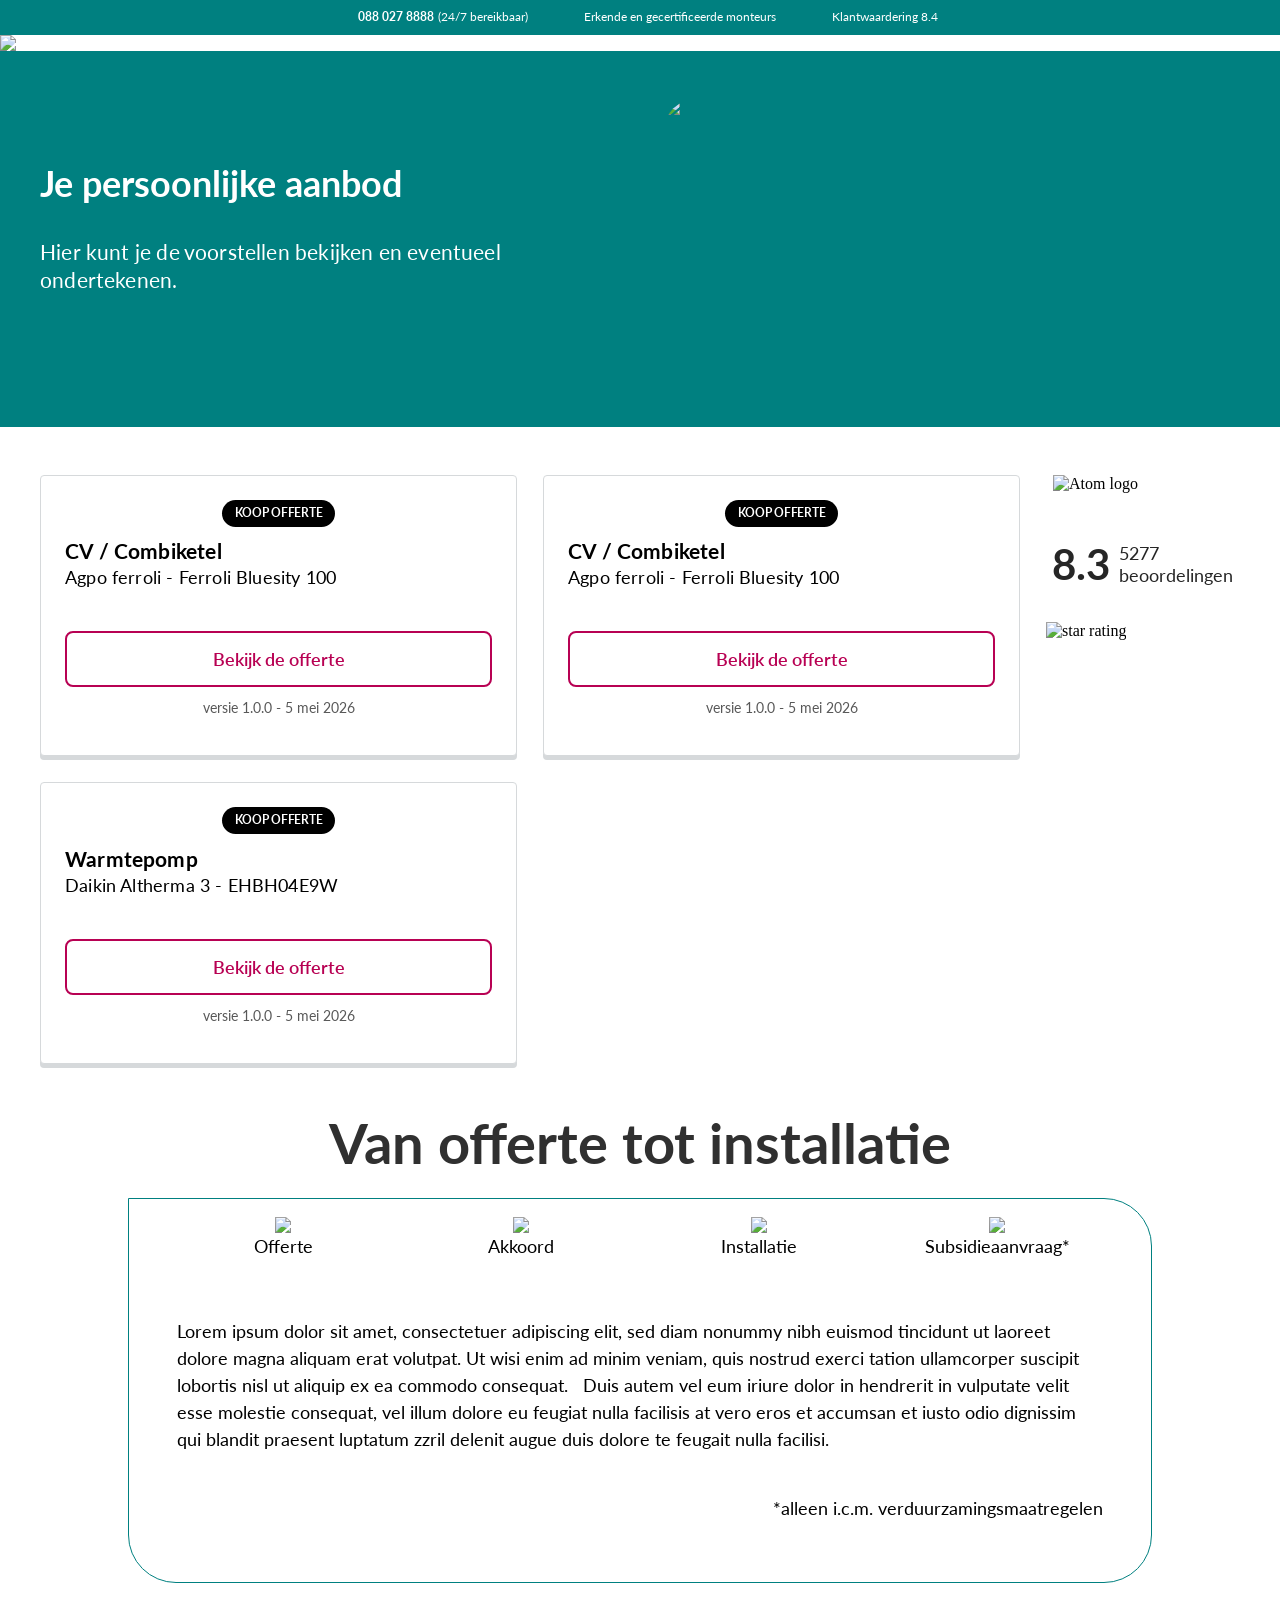
==== index-standalone.html @ 87aa247a "Initial commit from your app" ====
<!DOCTYPE html>
<html>
  <head>
    <meta name="viewport" content="width=device-width, initial-scale=1" />
    <meta charset="utf-8" />
    <style>
      /* ── Reset ── */
      @import url("https://cdnjs.cloudflare.com/ajax/libs/meyer-reset/2.0/reset.min.css");
      @import url("https://fonts.googleapis.com/css2?family=Lato:ital,wght@0,300;0,400;0,700;0,900;1,400&display=swap");

      /* ── Variables & base ── */
      :root {
        --color-primary: #008080;
        --color-secondary: #b80153;
        --color-cta: #b80153;
        --core-color-on-primary: rgba(255, 255, 255, 1);
        --core-color-base-neutrals-100: rgba(214, 217, 219, 1);
        --core-color-base-neutrals-000: rgba(255, 255, 255, 1);
        --core-color-base-pink-600: rgba(184, 1, 83, 1);
        --core-color-base-teal-600: rgba(0, 128, 128, 1);
      }

      * {
        -webkit-font-smoothing: antialiased;
        box-sizing: border-box;
      }

      html, body {
        margin: 0;
        height: 100%;
      }

      button:focus-visible {
        outline: 2px solid #4a90e2 !important;
        outline: -webkit-focus-ring-color auto 5px !important;
      }

      a { text-decoration: none; }

      /* ── Layout ── */
      .element {
        display: flex;
        flex-direction: column;
        width: 100%;
        height: auto;
        min-height: 100vh;
        align-items: center;
        position: relative;
        background-color: #ffffff;
        overflow-x: hidden;
      }

      .element .frame {
        display: flex;
        flex-direction: column;
        align-items: center;
        position: relative;
        align-self: stretch;
        width: 100%;
        flex: 0 0 auto;
      }

      /* ── Header ── */
      .element .main-header {
        display: flex;
        flex-direction: column;
        align-items: center;
        padding: 0px 16px;
        position: relative;
        align-self: stretch;
        width: 100%;
        flex: 0 0 auto;
        background-color: var(--color-primary);
      }

      .element .container {
        display: flex;
        align-items: flex-start;
        justify-content: center;
        width: 100%;
        max-width: 1200px;
        position: relative;
        flex: 0 0 auto;
        padding: 0px;
      }

      .element .div {
        display: inline-flex;
        align-items: flex-start;
        gap: 4.25px;
        padding: 9.5px 20px 10px;
        position: relative;
        flex: 0 0 auto;
      }

      .element .link-call {
        display: inline-flex;
        align-items: center;
        gap: 4px;
        position: relative;
        flex: 0 0 auto;
      }

      .element .SVG-phone-icon {
        position: relative;
        width: 12px;
        height: 12px;
      }

      .element .text-wrapper {
        position: relative;
        display: flex;
        align-items: center;
        justify-content: center;
        width: fit-content;
        margin-top: -1px;
        font-family: "Lato", Helvetica;
        font-weight: 700;
        color: var(--core-color-on-primary);
        font-size: 12px;
        text-align: center;
        letter-spacing: 0;
        line-height: 16px;
        white-space: nowrap;
      }

      .element .text-wrapper-2 {
        position: relative;
        display: flex;
        align-items: center;
        justify-content: center;
        width: fit-content;
        margin-top: -1px;
        font-family: "Lato", Helvetica;
        font-weight: 400;
        color: var(--core-color-on-primary);
        font-size: 12px;
        text-align: center;
        letter-spacing: 0;
        line-height: 16px;
        white-space: nowrap;
      }

      .element .container-2 {
        display: inline-flex;
        align-items: center;
        gap: 4px;
        padding: 9.5px 20px 1.5px;
        position: relative;
        flex: 0 0 auto;
      }

      .element .img {
        position: relative;
        align-self: stretch;
        width: 100%;
        flex: 0 0 auto;
      }

      /* ── Hero ── */
      .element .frame-wrapper {
        display: flex;
        align-items: flex-start;
        justify-content: center;
        gap: 24px;
        padding: 48px 24px;
        position: relative;
        align-self: stretch;
        width: 100%;
        flex: 0 0 auto;
        background-color: var(--color-primary);
      }

      .element .frame-2 {
        display: flex;
        width: 100%;
        max-width: 1200px;
        align-items: center;
        justify-content: space-between;
        gap: 48px;
        position: relative;
        flex: 1;
        flex-grow: 1;
      }

      .element .frame-3 {
        display: flex;
        flex-direction: column;
        align-items: flex-start;
        gap: 12px;
        position: relative;
        flex: 1;
        flex-grow: 1;
      }

      .element .text-wrapper-3 {
        position: relative;
        display: flex;
        align-items: center;
        align-self: stretch;
        margin-top: -1px;
        font-family: "Lato", Helvetica;
        font-weight: 700;
        color: #ffffff;
        font-size: 36px;
        letter-spacing: 0;
        line-height: 44px;
        font-style: normal;
      }

      .element .hier-kunt-je-de {
        position: relative;
        display: flex;
        align-items: center;
        align-self: stretch;
        font-family: "Lato", Helvetica;
        font-weight: 400;
        color: #ffffff;
        font-size: 21px;
        letter-spacing: 0.18px;
        line-height: 28px;
      }

      .element .d-isz-IQ-wrapper {
        display: flex;
        flex-direction: column;
        height: 308px;
        align-items: flex-start;
        gap: 12px;
        position: relative;
        flex: 1;
        flex-grow: 1;
      }

      .element .d-isz-IQ {
        position: relative;
        flex: 1;
        align-self: stretch;
        width: 100%;
        flex-grow: 1;
        object-fit: cover;
        border-radius: 32px 32px 32px 0px;
      }

      /* ── Tiles ── */
      .element .tiles-wrapper {
        display: flex;
        flex-direction: column;
        align-items: center;
        gap: 0;
        padding: 48px 24px;
        position: relative;
        align-self: stretch;
        width: 100%;
        flex: 0 0 auto;
      }

      /* The outer grid: offerte tiles in col-1, feedback always in col-2 */
      .element .tiles-grid {
        display: grid;
        grid-template-columns: 1fr 194px;
        grid-template-rows: auto;
        gap: 26px;
        max-width: 1200px;
        width: 100%;
        align-items: start;
      }

      /* Offerte tiles sub-grid fills col-1, rows wrap per 2 tiles */
      .element .tiles {
        grid-column: 1;
        display: grid;
        grid-template-columns: 1fr 1fr;
        gap: 26px;
        align-items: start;
      }

      /* Feedback widget stays in col-2, row 1, top-aligned */
      .element .tiles-feedback {
        grid-column: 2;
        grid-row: 1;
        align-self: start;
      }

      .element .tile {
        gap: 24px;
        padding: 24px;
        background-color: #ffffff;
        border: 1px solid;
        border-color: var(--core-color-base-neutrals-100);
        box-shadow: 0px 4px 0px #d6d9db;
        display: flex;
        flex-direction: column;
        align-items: flex-start;
        position: relative;
        border-radius: 4px;
      }

      .element .div-wrapper {
        display: flex;
        flex-direction: column;
        align-items: flex-start;
        gap: 37px;
        position: relative;
        align-self: stretch;
        width: 100%;
        flex: 0 0 auto;
      }

      .element .frame-4 {
        display: flex;
        flex-direction: column;
        align-items: flex-start;
        gap: 13px;
        position: relative;
        align-self: stretch;
        width: 100%;
        flex: 0 0 auto;
      }

      .element .heading-wrapper {
        display: flex;
        align-items: center;
        justify-content: space-around;
        gap: 114px;
        position: relative;
        align-self: stretch;
        width: 100%;
        flex: 0 0 auto;
      }

      .element .heading {
        display: inline-flex;
        flex-direction: column;
        align-items: flex-start;
        padding: 0px 0px 0.59px;
        position: relative;
        flex: 0 0 auto;
      }

      .element .koop-offerte-wrapper {
        display: inline-flex;
        align-items: center;
        justify-content: center;
        gap: 12px;
        padding: 8px 13px;
        position: relative;
        flex: 0 0 auto;
        background-color: #000000;
        border-radius: 60px;
      }

      .element .koop-offerte {
        position: relative;
        display: flex;
        align-items: center;
        width: fit-content;
        margin-top: -1px;
        font-family: "Lato", Helvetica;
        font-weight: 700;
        color: #ffffff;
        font-size: 12px;
        letter-spacing: -0.28px;
        line-height: 12px;
        white-space: nowrap;
      }

      .element .frame-5 {
        display: flex;
        flex-direction: column;
        align-items: flex-start;
        gap: 3px;
        position: relative;
        align-self: stretch;
        width: 100%;
        flex: 0 0 auto;
      }

      .element .text-wrapper-4 {
        position: relative;
        display: flex;
        align-items: center;
        align-self: stretch;
        margin-top: -1px;
        font-family: "Lato", Helvetica;
        font-weight: 700;
        color: #000000;
        font-size: 21px;
        letter-spacing: 0.18px;
        line-height: 24px;
      }

      .element .frame-6 {
        display: flex;
        align-items: center;
        justify-content: center;
        gap: 12px;
        position: relative;
        align-self: stretch;
        width: 100%;
        flex: 0 0 auto;
      }

      .element .p {
        position: relative;
        display: flex;
        align-items: center;
        flex: 1;
        margin-top: -1px;
        font-family: "Lato", Helvetica;
        font-weight: 400;
        color: #000000;
        font-size: 18px;
        letter-spacing: 0.18px;
        line-height: 24px;
      }

      .element .atom-button {
        display: flex;
        height: 56px;
        align-items: center;
        justify-content: center;
        gap: 8px;
        padding: 0px 28px;
        position: relative;
        align-self: stretch;
        width: 100%;
        border-radius: 8px;
        overflow: hidden;
        border: 2px solid;
        border-color: var(--color-secondary);
      }

      .element .text {
        position: relative;
        width: fit-content;
        font-family: "Lato", Helvetica;
        font-weight: 600;
        color: var(--color-cta);
        font-size: 18px;
        letter-spacing: 0;
        line-height: 24px;
        white-space: nowrap;
        font-style: normal;
      }

      .element .frame-7 {
        display: flex;
        align-items: center;
        justify-content: space-around;
        gap: 12px;
        position: relative;
        align-self: stretch;
        width: 100%;
        flex: 0 0 auto;
      }

      .element .text-wrapper-5 {
        position: relative;
        display: flex;
        align-items: center;
        justify-content: center;
        width: fit-content;
        margin-top: -1px;
        font-family: "Lato", Helvetica;
        font-weight: 400;
        color: #585858;
        font-size: 14px;
        text-align: center;
        letter-spacing: 0;
        line-height: 18px;
        white-space: nowrap;
      }

      .element .tile-2 {
        display: flex;
        flex-direction: column;
        align-items: flex-start;
        position: relative;
        border-radius: 4px;
      }

      .element .layer-wrapper {
        display: flex;
        flex-direction: column;
        align-items: center;
        gap: 24px;
        padding: 0;
        position: relative;
        width: 100%;
        flex: 0 0 auto;
        border-radius: 4px;
      }

      /* ── Feedback Widget ── */
      .fw-widget {
        --fw-score-size: 42px;
        --fw-meta-size: 18px;
        --fw-text-color: #262626;
        position: relative;
        width: 194px;
        height: 179px;
        overflow: hidden;
        flex-shrink: 0;
      }

      .fw-widget .fw-logo {
        position: absolute;
        width: 177px;
        height: 50px;
        top: 0;
        left: 7px;
        object-fit: contain;
      }

      .fw-widget .fw-stars {
        position: absolute;
        width: 100%;
        height: 17.4%;
        top: 82.6%;
        left: 0;
      }

      .fw-widget .fw-stars-img {
        width: 100%;
        height: 100%;
        object-fit: contain;
      }

      .fw-widget .fw-body {
        position: absolute;
        display: inline-flex;
        align-items: center;
        gap: 9px;
        top: calc(50% - 22px);
        left: calc(50% - 91px);
      }

      .fw-widget .fw-score {
        font-family: "Lato", Helvetica, sans-serif;
        font-weight: 700;
        font-size: var(--fw-score-size);
        color: var(--fw-text-color);
        letter-spacing: 0;
        line-height: 1;
        white-space: nowrap;
      }

      .fw-widget .fw-meta {
        display: flex;
        flex-direction: column;
        align-items: flex-start;
        width: 117px;
      }

      .fw-widget .fw-count,
      .fw-widget .fw-label {
        font-family: "Lato", Helvetica, sans-serif;
        font-weight: 400;
        font-size: var(--fw-meta-size);
        color: var(--fw-text-color);
        letter-spacing: 0;
        line-height: normal;
      }

      /* ── Bottom section ── */
      .element .frame-8 {
        display: flex;
        flex-direction: column;
        align-items: center;
        padding: 0px 24px 48px;
        position: relative;
        align-self: stretch;
        width: 100%;
        flex: 0 0 auto;
      }

      .element .frame-9 {
        display: flex;
        flex-direction: column;
        max-width: 1200px;
        width: 100%;
        align-items: center;
        position: relative;
        flex: 0 0 auto;
      }

      .element .frame-10 {
        display: flex;
        flex-direction: column;
        max-width: 1024px;
        align-items: center;
        gap: 42px;
        position: relative;
        width: 100%;
        flex: 0 0 auto;
      }

      .element .text-wrapper-9 {
        position: relative;
        display: flex;
        align-items: center;
        justify-content: center;
        align-self: stretch;
        margin-top: -1px;
        font-family: "Lato", Helvetica;
        font-weight: 700;
        color: #303030;
        font-size: 56px;
        text-align: center;
        letter-spacing: 0;
        line-height: 64px;
      }

      .element .frame-11 {
        display: flex;
        flex-direction: column;
        align-items: flex-start;
        position: relative;
        align-self: stretch;
        width: 100%;
        flex: 0 0 auto;
      }

      .element .frame-12 {
        display: flex;
        align-items: center;
        justify-content: space-between;
        padding: 0px 80px;
        position: relative;
        align-self: stretch;
        width: 100%;
        flex: 0 0 auto;
        z-index: 1;
      }

      .element .frame-13 {
        display: flex;
        flex-direction: column;
        width: 150px;
        align-items: center;
        position: relative;
      }

      .element .frame-14 {
        position: relative;
        flex: 0 0 auto;
      }

      .element .text-wrapper-10 {
        position: relative;
        display: flex;
        align-items: center;
        justify-content: center;
        align-self: stretch;
        font-family: "Lato", Helvetica;
        font-weight: 400;
        color: #000000;
        font-size: 18px;
        text-align: center;
        letter-spacing: 0;
        line-height: 27px;
      }

      .element .frame-15 {
        display: flex;
        flex-direction: column;
        width: 150px;
        align-items: center;
        justify-content: center;
        position: relative;
      }

      .element .text-wrapper-11 {
        position: relative;
        display: flex;
        align-items: center;
        justify-content: center;
        width: fit-content;
        font-family: "Lato", Helvetica;
        font-weight: 400;
        color: #000000;
        font-size: 18px;
        text-align: center;
        letter-spacing: 0;
        line-height: 27px;
        white-space: nowrap;
      }

      .element .frame-16 {
        display: flex;
        flex-direction: column;
        align-items: center;
        justify-content: center;
        gap: 24px;
        padding: 120px 48px 60px;
        position: relative;
        align-self: stretch;
        width: 100%;
        flex: 0 0 auto;
        margin-top: -62px;
        z-index: 0;
        border-radius: 0px 48px 48px 48px;
        border: 1px solid;
        border-color: var(--color-primary);
      }

      .element .lorem-ipsum-dolor {
        position: relative;
        align-self: stretch;
        margin-top: -1px;
        font-family: "Lato", Helvetica;
        font-weight: 400;
        color: #000000;
        font-size: 18px;
        letter-spacing: 0;
        line-height: 27px;
      }

      .element .text-wrapper-12 {
        position: relative;
        align-self: stretch;
        font-family: "Lato", Helvetica;
        font-weight: 400;
        color: #000000;
        font-size: 18px;
        text-align: right;
        letter-spacing: 0;
        line-height: 27px;
      }

      /* ── Desktop ≥ 769px ── */
      @media (min-width: 769px) {
        .element .frame,
        .element .main-header,
        .element .frame-wrapper,
        .element .tiles-wrapper,
        .element .frame-8 {
          align-self: stretch;
          width: 100%;
        }

        .element .main-header { padding: 0px 16px; }

        .element .container {
          max-width: 1200px;
          margin: 0 auto;
          padding: 0px;
          justify-content: center;
          gap: 0;
        }

        .element .frame-wrapper { padding: 48px 24px; }

        .element .frame-2 {
          max-width: 1200px;
          flex-direction: row;
          align-items: center;
          gap: 48px;
        }

        .element .frame-3 {
          flex: 1 1 50%;
          max-width: 50%;
        }

        .element .d-isz-IQ-wrapper {
          display: flex;
          flex: 1 1 50%;
          max-width: 50%;
          height: 280px;
        }

        .element .tiles-wrapper { padding: 48px 24px; }

        .element .tiles-grid {
          grid-template-columns: 1fr 194px;
        }

        .element .tiles {
          grid-template-columns: 1fr 1fr;
        }

        .element .frame-8 { padding: 0px 24px 60px; }
        .element .frame-9 { max-width: 1200px; }
        .element .frame-10 { max-width: 1024px; gap: 42px; }
        .element .frame-12 { padding: 0px 80px; }
      }

      /* ── Mobile ≤ 768px ── */
      @media (max-width: 768px) {
        .element {
          width: 100%;
          height: auto;
          min-height: unset;
        }

        .element .container {
          flex-wrap: wrap;
          justify-content: center;
        }

        .element .div {
          width: 100%;
          flex-wrap: wrap;
          justify-content: center;
          padding: 8px 16px;
          gap: 8px;
        }

        .element .container-2 { display: none; }

        .element .frame-wrapper {
          padding: 0px 16px;
          background-color: var(--color-primary);
        }

        .element .frame-2 {
          flex-direction: column;
          align-items: flex-start;
          gap: 0;
          max-width: 100%;
          padding: 48px 0px;
        }

        .element .frame-3 {
          flex: unset;
          width: 100%;
        }

        .element .text-wrapper-3 {
          font-size: 32px;
          line-height: 32px;
          letter-spacing: 0;
        }

        .element .hier-kunt-je-de {
          font-size: 18px;
          line-height: 22px;
        }

        .element .d-isz-IQ-wrapper { display: none; }

        .element .tiles-wrapper { padding: 16px; }

        .element .tiles-grid {
          grid-template-columns: 1fr;
          gap: 16px;
        }

        .element .tiles {
          grid-column: 1;
          grid-template-columns: 1fr;
          gap: 16px;
        }

        .element .tiles-feedback {
          grid-column: 1;
          grid-row: auto;
        }

        .element .tile {
          width: 100%;
        }

        .element .layer-wrapper {
          align-items: center;
          padding: 24px 16px;
        }

        .fw-widget { margin: 0 auto; }

        .element .frame-8 { padding: 0px 16px; }

        .element .frame-10 {
          gap: 24px;
          max-width: 100%;
        }

        .element .text-wrapper-9 {
          font-size: 32px;
          line-height: 32px;
        }

        .element .frame-12 {
          flex-direction: column;
          align-items: flex-start;
          gap: 8px;
          padding: 8px 0px;
        }

        .element .frame-13 {
          flex-direction: row;
          width: auto;
          align-items: center;
          gap: 8px;
        }

        .element .frame-15 {
          flex-direction: row;
          width: auto;
          align-items: center;
          gap: 8px;
          justify-content: flex-start;
        }

        .element .text-wrapper-10,
        .element .text-wrapper-11 {
          text-align: left;
          white-space: normal;
          width: auto;
        }

        .element .frame-16 {
          padding: 48px 16px 32px;
          margin-top: -32px;
          border-radius: 0px 16px 16px 16px;
        }

        .element .lorem-ipsum-dolor,
        .element .text-wrapper-12 {
          font-size: 16px;
          line-height: 24px;
        }
      }
    </style>
  </head>
  <body>
    <div class="element" data-model-id="17305:969">
      <div class="frame">
        <div class="main-header">
          <div class="container">
            <div class="div">
              <div class="link-call">
                <img
                  class="SVG-phone-icon"
                  src="https://c.animaapp.com/mpr059owBJouij/img/svg---phone-icon.svg"
                />
                <div class="text-wrapper">088 027 8888</div>
              </div>
              <div class="text-wrapper-2">(24/7 bereikbaar)</div>
            </div>
            <div class="container-2">
              <img
                class="SVG-phone-icon"
                src="https://c.animaapp.com/mpr059owBJouij/img/svg---phone-icon.svg"
              />
              <div class="text-wrapper-2">
                Erkende en gecertificeerde monteurs
              </div>
            </div>
            <div class="container-2">
              <img
                class="SVG-phone-icon"
                src="https://c.animaapp.com/mpr059owBJouij/img/svg---phone-icon.svg"
              />
              <div class="text-wrapper-2">Klantwaardering 8.4</div>
            </div>
          </div>
        </div>
        <img
          class="img"
          src="https://c.animaapp.com/n495pQ6l/img/frame-48096118.svg"
        />
      </div>
      <div class="frame-wrapper">
        <div class="frame-2">
          <div class="frame-3">
            <div class="text-wrapper-3">Je persoonlijke aanbod</div>
            <p class="hier-kunt-je-de">
              Hier kunt je de voorstellen bekijken en eventueel ondertekenen.
            </p>
          </div>
          <div class="d-isz-IQ-wrapper">
            <img
              class="d-isz-IQ"
              src="https://c.animaapp.com/n495pQ6l/img/disziq.png"
            />
          </div>
        </div>
      </div>
      <div class="tiles-wrapper">
        <div class="tiles-grid">
          <!-- #QH.Offerte regel landingspagina# -->
          <div class="tiles">
            <div class="tile">
              <div class="div-wrapper">
                <div class="frame-4">
                  <div class="heading-wrapper">
                    <div class="heading">
                      <div class="koop-offerte-wrapper">
                        <div class="koop-offerte">KOOP OFFERTE</div>
                      </div>
                    </div>
                  </div>
                  <div class="frame-5">
                    <div class="text-wrapper-4">CV / Combiketel</div>
                    <div class="frame-6">
                      <p class="p">Agpo ferroli - Ferroli Bluesity 100</p>
                    </div>
                  </div>
                </div>
              </div>
              <div class="frame-4">
                <div class="atom-button">
                  <div class="text">Bekijk de offerte</div>
                </div>
                <div class="frame-7">
                  <p class="text-wrapper-5">versie 1.0.0 - 5 mei 2026</p>
                </div>
              </div>
            </div>
            <div class="tile">
              <div class="div-wrapper">
                <div class="frame-4">
                  <div class="heading-wrapper">
                    <div class="heading">
                      <div class="koop-offerte-wrapper">
                        <div class="koop-offerte">KOOP OFFERTE</div>
                      </div>
                    </div>
                  </div>
                  <div class="frame-5">
                    <div class="text-wrapper-4">CV / Combiketel</div>
                    <div class="frame-6">
                      <p class="p">Agpo ferroli - Ferroli Bluesity 100</p>
                    </div>
                  </div>
                </div>
              </div>
              <div class="frame-4">
                <div class="atom-button">
                  <div class="text">Bekijk de offerte</div>
                </div>
                <div class="frame-7">
                  <p class="text-wrapper-5">versie 1.0.0 - 5 mei 2026</p>
                </div>
              </div>
            </div>
            <div class="tile">
              <div class="div-wrapper">
                <div class="frame-4">
                  <div class="heading-wrapper">
                    <div class="heading">
                      <div class="koop-offerte-wrapper">
                        <div class="koop-offerte">KOOP OFFERTE</div>
                      </div>
                    </div>
                  </div>
                  <div class="frame-5">
                    <div class="text-wrapper-4">Warmtepomp</div>
                    <div class="frame-6">
                      <p class="p">Daikin Altherma 3 - EHBH04E9W</p>
                    </div>
                  </div>
                </div>
              </div>
              <div class="frame-4">
                <div class="atom-button">
                  <div class="text">Bekijk de offerte</div>
                </div>
                <div class="frame-7">
                  <p class="text-wrapper-5">versie 1.0.0 - 5 mei 2026</p>
                </div>
              </div>
            </div>
          </div>
          <!-- /#QH.Offerte regel landingspagina# -->

          <!-- Feedback widget — always right column, top-aligned -->
          <div class="tiles-feedback">
            <div class="tile-2">
              <div class="layer-wrapper">
                <div class="fw-widget">
                  <img
                    class="fw-logo"
                    src="https://c.animaapp.com/n495pQ6l/img/logo-@2x.png"
                    alt="Atom logo"
                  />
                  <div class="fw-stars">
                    <img
                      class="fw-stars-img"
                      src="https://c.animaapp.com/n495pQ6l/img/group@2x.png"
                      alt="star rating"
                    />
                  </div>
                  <div class="fw-body">
                    <div class="fw-score">8.3</div>
                    <div class="fw-meta">
                      <div class="fw-count">5277</div>
                      <div class="fw-label">beoordelingen</div>
                    </div>
                  </div>
                </div>
              </div>
            </div>
          </div>
        </div>
      </div>
      <div class="frame-8">
        <div class="frame-9">
          <div class="frame-10">
            <div class="text-wrapper-9">Van offerte tot installatie</div>
            <div class="frame-11">
              <div class="frame-12">
                <div class="frame-13">
                  <img
                    class="frame-14"
                    src="https://c.animaapp.com/n495pQ6l/img/frame-13.svg"
                  />
                  <div class="text-wrapper-10">Offerte</div>
                </div>
                <div class="frame-15">
                  <img
                    class="frame-14"
                    src="https://c.animaapp.com/n495pQ6l/img/frame-16.svg"
                  />
                  <div class="text-wrapper-11">Akkoord</div>
                </div>
                <div class="frame-13">
                  <img
                    class="frame-14"
                    src="https://c.animaapp.com/n495pQ6l/img/frame-16.svg"
                  />
                  <div class="text-wrapper-10">Installatie</div>
                </div>
                <div class="frame-15">
                  <img
                    class="frame-14"
                    src="https://c.animaapp.com/n495pQ6l/img/frame-16.svg"
                  />
                  <div class="text-wrapper-10">Subsidieaanvraag*</div>
                </div>
              </div>
              <div class="frame-16">
                <p class="lorem-ipsum-dolor">
                  Lorem ipsum dolor sit amet, consectetuer adipiscing elit, sed
                  diam nonummy nibh euismod tincidunt ut laoreet dolore magna
                  aliquam erat volutpat. Ut wisi enim ad minim veniam, quis
                  nostrud exerci tation ullamcorper suscipit lobortis nisl ut
                  aliquip ex ea commodo consequat.&nbsp;&nbsp; Duis autem vel
                  eum iriure dolor in hendrerit in vulputate velit esse molestie
                  consequat, vel illum dolore eu feugiat nulla facilisis at vero
                  eros et accumsan et iusto odio dignissim qui blandit praesent
                  luptatum zzril delenit augue duis dolore te feugait nulla
                  facilisi.
                </p>
                <div class="text-wrapper-12">
                  *alleen i.c.m. verduurzamingsmaatregelen
                </div>
              </div>
            </div>
          </div>
        </div>
      </div>
    </div>
  </body>
</html>
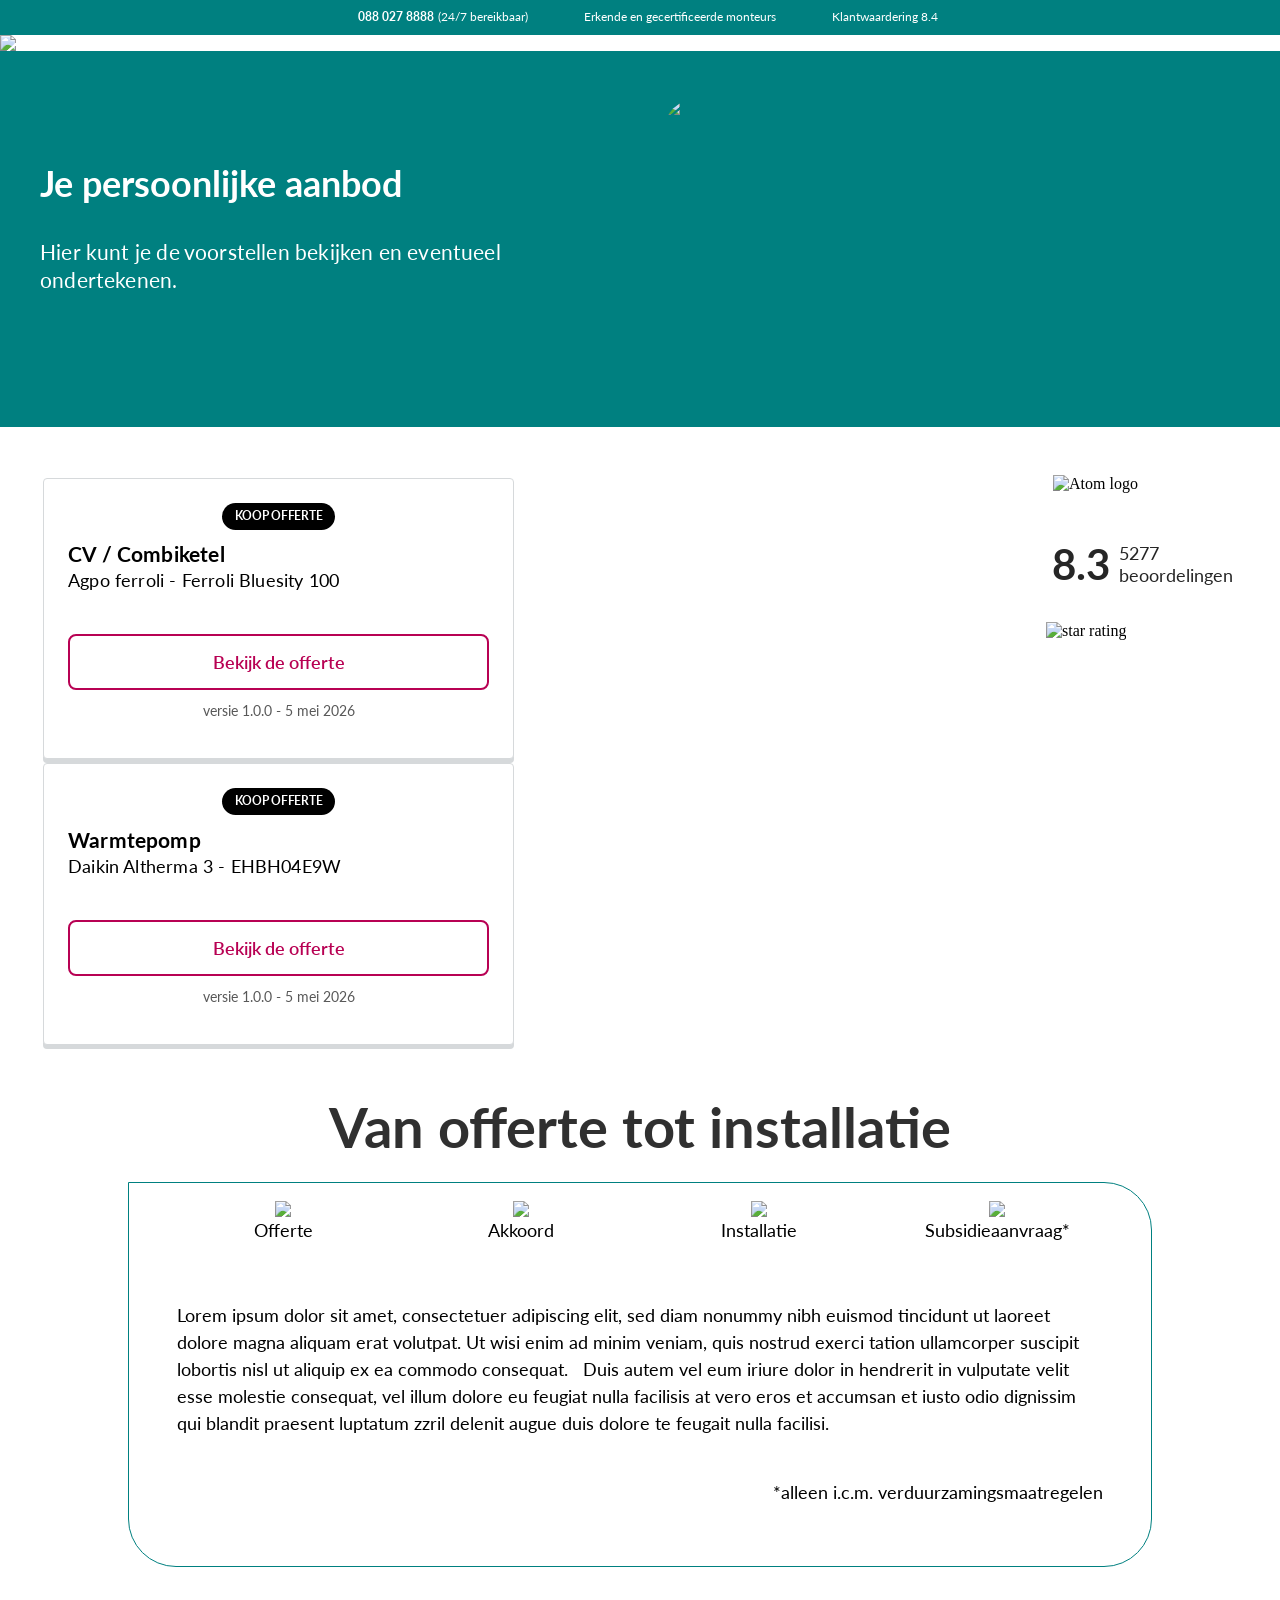
==== commit 20c48c6b: "Initial commit from your app" ====
--- a/index-standalone.html
+++ b/index-standalone.html
@@ -981,91 +981,74 @@
       </div>
       <div class="tiles-wrapper">
         <div class="tiles-grid">
-          <!-- #QH.Offerte regel landingspagina# -->
           <div class="tiles">
-            <div class="tile">
-              <div class="div-wrapper">
-                <div class="frame-4">
-                  <div class="heading-wrapper">
-                    <div class="heading">
-                      <div class="koop-offerte-wrapper">
-                        <div class="koop-offerte">KOOP OFFERTE</div>
+            <table>
+              <!-- START: Offerte regel landingspagina -->
+              <tr>
+                <td>
+                  <div class="tile">
+                    <div class="div-wrapper">
+                      <div class="frame-4">
+                        <div class="heading-wrapper">
+                          <div class="heading">
+                            <div class="koop-offerte-wrapper">
+                              <div class="koop-offerte">KOOP OFFERTE</div>
+                            </div>
+                          </div>
+                        </div>
+                        <div class="frame-5">
+                          <div class="text-wrapper-4">CV / Combiketel</div>
+                          <div class="frame-6">
+                            <p class="p">Agpo ferroli - Ferroli Bluesity 100</p>
+                          </div>
+                        </div>
+                      </div>
+                    </div>
+                    <div class="frame-4">
+                      <div class="atom-button">
+                        <div class="text">Bekijk de offerte</div>
+                      </div>
+                      <div class="frame-7">
+                        <p class="text-wrapper-5">versie 1.0.0 - 5 mei 2026</p>
                       </div>
                     </div>
                   </div>
-                  <div class="frame-5">
-                    <div class="text-wrapper-4">CV / Combiketel</div>
-                    <div class="frame-6">
-                      <p class="p">Agpo ferroli - Ferroli Bluesity 100</p>
+                </td>
+              </tr>
+              <tr>
+                <td>
+                  <div class="tile">
+                    <div class="div-wrapper">
+                      <div class="frame-4">
+                        <div class="heading-wrapper">
+                          <div class="heading">
+                            <div class="koop-offerte-wrapper">
+                              <div class="koop-offerte">KOOP OFFERTE</div>
+                            </div>
+                          </div>
+                        </div>
+                        <div class="frame-5">
+                          <div class="text-wrapper-4">Warmtepomp</div>
+                          <div class="frame-6">
+                            <p class="p">Daikin Altherma 3 - EHBH04E9W</p>
+                          </div>
+                        </div>
+                      </div>
                     </div>
-                  </div>
-                </div>
-              </div>
-              <div class="frame-4">
-                <div class="atom-button">
-                  <div class="text">Bekijk de offerte</div>
-                </div>
-                <div class="frame-7">
-                  <p class="text-wrapper-5">versie 1.0.0 - 5 mei 2026</p>
-                </div>
-              </div>
-            </div>
-            <div class="tile">
-              <div class="div-wrapper">
-                <div class="frame-4">
-                  <div class="heading-wrapper">
-                    <div class="heading">
-                      <div class="koop-offerte-wrapper">
-                        <div class="koop-offerte">KOOP OFFERTE</div>
+                    <div class="frame-4">
+                      <div class="atom-button">
+                        <div class="text">Bekijk de offerte</div>
+                      </div>
+                      <div class="frame-7">
+                        <p class="text-wrapper-5">versie 1.0.0 - 5 mei 2026</p>
                       </div>
                     </div>
                   </div>
-                  <div class="frame-5">
-                    <div class="text-wrapper-4">CV / Combiketel</div>
-                    <div class="frame-6">
-                      <p class="p">Agpo ferroli - Ferroli Bluesity 100</p>
-                    </div>
-                  </div>
-                </div>
-              </div>
-              <div class="frame-4">
-                <div class="atom-button">
-                  <div class="text">Bekijk de offerte</div>
-                </div>
-                <div class="frame-7">
-                  <p class="text-wrapper-5">versie 1.0.0 - 5 mei 2026</p>
-                </div>
-              </div>
-            </div>
-            <div class="tile">
-              <div class="div-wrapper">
-                <div class="frame-4">
-                  <div class="heading-wrapper">
-                    <div class="heading">
-                      <div class="koop-offerte-wrapper">
-                        <div class="koop-offerte">KOOP OFFERTE</div>
-                      </div>
-                    </div>
-                  </div>
-                  <div class="frame-5">
-                    <div class="text-wrapper-4">Warmtepomp</div>
-                    <div class="frame-6">
-                      <p class="p">Daikin Altherma 3 - EHBH04E9W</p>
-                    </div>
-                  </div>
-                </div>
-              </div>
-              <div class="frame-4">
-                <div class="atom-button">
-                  <div class="text">Bekijk de offerte</div>
-                </div>
-                <div class="frame-7">
-                  <p class="text-wrapper-5">versie 1.0.0 - 5 mei 2026</p>
-                </div>
-              </div>
-            </div>
+                </td>
+              </tr>
+              <!-- END: Offerte regel landingspagina -->
+            </table>
           </div>
-          <!-- /#QH.Offerte regel landingspagina# -->
 
           <!-- Feedback widget — always right column, top-aligned -->
           <div class="tiles-feedback">
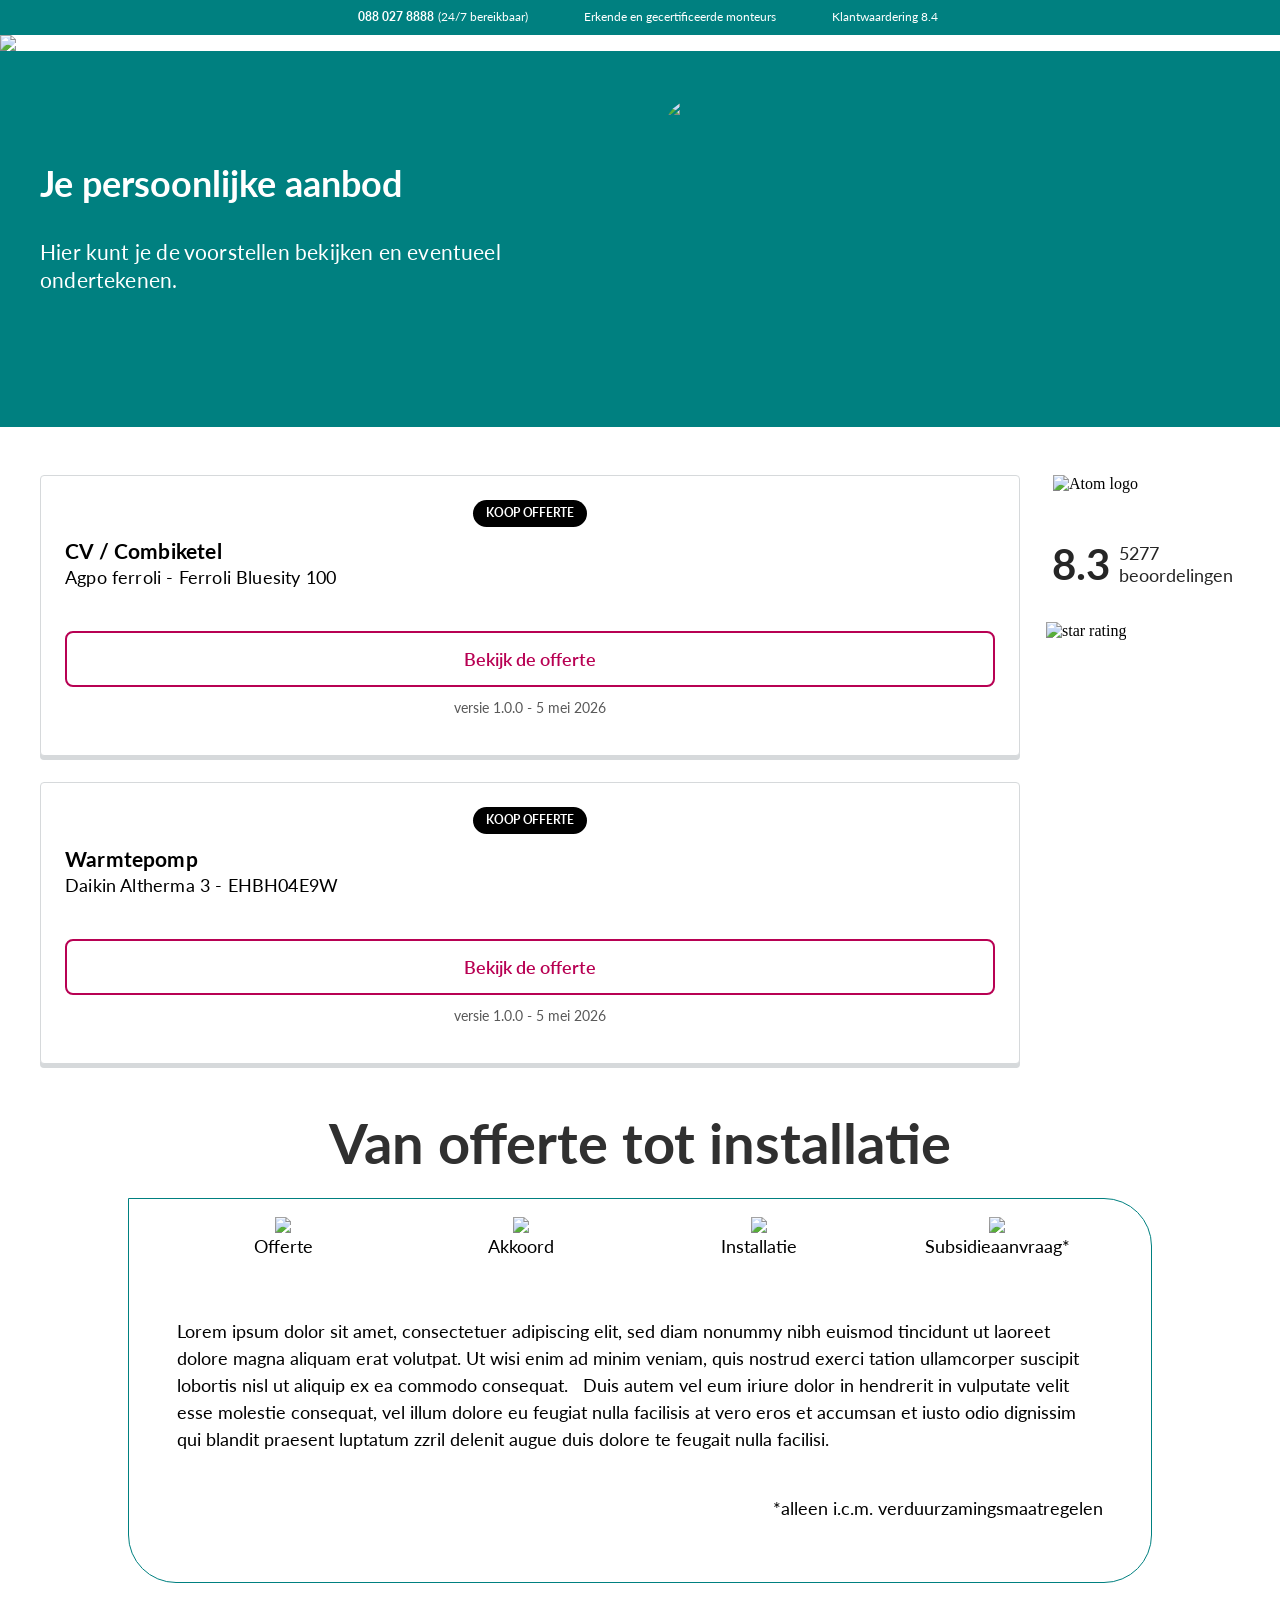
==== commit 98c86bf6: "Initial commit from your app" ====
--- a/index-standalone.html
+++ b/index-standalone.html
@@ -101,7 +101,7 @@
         flex: 0 0 auto;
       }
 
-      .element .SVG-phone-icon {
+      .element .chevron-bullit {
         position: relative;
         width: 12px;
         height: 12px;
@@ -255,31 +255,32 @@
         flex: 0 0 auto;
       }
 
-      /* The outer grid: offerte tiles in col-1, feedback always in col-2 */
+      /* The outer layout: offerte tiles left, feedback widget always right */
       .element .tiles-grid {
-        display: grid;
-        grid-template-columns: 1fr 194px;
-        grid-template-rows: auto;
+        display: flex;
+        flex-direction: row;
+        align-items: flex-start;
         gap: 26px;
         max-width: 1200px;
         width: 100%;
-        align-items: start;
-      }
-
-      /* Offerte tiles sub-grid fills col-1, rows wrap per 2 tiles */
+      }
+
+      /* Tiles: single column, full width */
       .element .tiles {
-        grid-column: 1;
-        display: grid;
-        grid-template-columns: 1fr 1fr;
+        flex: 1 1 0;
+        min-width: 0;
+        display: flex;
+        flex-direction: column;
         gap: 26px;
-        align-items: start;
-      }
-
-      /* Feedback widget stays in col-2, row 1, top-aligned */
+        align-items: stretch;
+        width: 100%;
+      }
+
+      /* Feedback widget: fixed width, always top-aligned */
       .element .tiles-feedback {
-        grid-column: 2;
-        grid-row: 1;
-        align-self: start;
+        flex: 0 0 194px;
+        width: 194px;
+        align-self: flex-start;
       }
 
       .element .tile {
@@ -774,11 +775,13 @@
         .element .tiles-wrapper { padding: 48px 24px; }
 
         .element .tiles-grid {
-          grid-template-columns: 1fr 194px;
+          flex-direction: row;
+          align-items: flex-start;
         }
 
         .element .tiles {
-          grid-template-columns: 1fr 1fr;
+          flex-direction: column;
+          width: 100%;
         }
 
         .element .frame-8 { padding: 0px 24px 60px; }
@@ -844,19 +847,20 @@
         .element .tiles-wrapper { padding: 16px; }
 
         .element .tiles-grid {
-          grid-template-columns: 1fr;
+          flex-direction: column;
           gap: 16px;
         }
 
         .element .tiles {
-          grid-column: 1;
-          grid-template-columns: 1fr;
+          flex-direction: column;
           gap: 16px;
+          width: 100%;
         }
 
         .element .tiles-feedback {
-          grid-column: 1;
-          grid-row: auto;
+          flex: unset;
+          width: 100%;
+          align-self: auto;
         }
 
         .element .tile {
@@ -933,7 +937,7 @@
             <div class="div">
               <div class="link-call">
                 <img
-                  class="SVG-phone-icon"
+                  class="chevron-bullit"
                   src="https://c.animaapp.com/mpr059owBJouij/img/svg---phone-icon.svg"
                 />
                 <div class="text-wrapper">088 027 8888</div>
@@ -942,7 +946,7 @@
             </div>
             <div class="container-2">
               <img
-                class="SVG-phone-icon"
+                class="chevron-bullit"
                 src="https://c.animaapp.com/mpr059owBJouij/img/svg---phone-icon.svg"
               />
               <div class="text-wrapper-2">
@@ -951,7 +955,7 @@
             </div>
             <div class="container-2">
               <img
-                class="SVG-phone-icon"
+                class="chevron-bullit"
                 src="https://c.animaapp.com/mpr059owBJouij/img/svg---phone-icon.svg"
               />
               <div class="text-wrapper-2">Klantwaardering 8.4</div>
@@ -982,72 +986,62 @@
       <div class="tiles-wrapper">
         <div class="tiles-grid">
           <div class="tiles">
-            <table>
-              <!-- START: Offerte regel landingspagina -->
-              <tr>
-                <td>
-                  <div class="tile">
-                    <div class="div-wrapper">
-                      <div class="frame-4">
-                        <div class="heading-wrapper">
-                          <div class="heading">
-                            <div class="koop-offerte-wrapper">
-                              <div class="koop-offerte">KOOP OFFERTE</div>
-                            </div>
-                          </div>
-                        </div>
-                        <div class="frame-5">
-                          <div class="text-wrapper-4">CV / Combiketel</div>
-                          <div class="frame-6">
-                            <p class="p">Agpo ferroli - Ferroli Bluesity 100</p>
-                          </div>
-                        </div>
-                      </div>
-                    </div>
-                    <div class="frame-4">
-                      <div class="atom-button">
-                        <div class="text">Bekijk de offerte</div>
-                      </div>
-                      <div class="frame-7">
-                        <p class="text-wrapper-5">versie 1.0.0 - 5 mei 2026</p>
+            <!-- START: Offerte regel landingspagina -->
+            <div class="tile">
+              <div class="div-wrapper">
+                <div class="frame-4">
+                  <div class="heading-wrapper">
+                    <div class="heading">
+                      <div class="koop-offerte-wrapper">
+                        <div class="koop-offerte">KOOP OFFERTE</div>
                       </div>
                     </div>
                   </div>
-                </td>
-              </tr>
-              <tr>
-                <td>
-                  <div class="tile">
-                    <div class="div-wrapper">
-                      <div class="frame-4">
-                        <div class="heading-wrapper">
-                          <div class="heading">
-                            <div class="koop-offerte-wrapper">
-                              <div class="koop-offerte">KOOP OFFERTE</div>
-                            </div>
-                          </div>
-                        </div>
-                        <div class="frame-5">
-                          <div class="text-wrapper-4">Warmtepomp</div>
-                          <div class="frame-6">
-                            <p class="p">Daikin Altherma 3 - EHBH04E9W</p>
-                          </div>
-                        </div>
-                      </div>
+                  <div class="frame-5">
+                    <div class="text-wrapper-4">CV / Combiketel</div>
+                    <div class="frame-6">
+                      <p class="p">Agpo ferroli - Ferroli Bluesity 100</p>
                     </div>
-                    <div class="frame-4">
-                      <div class="atom-button">
-                        <div class="text">Bekijk de offerte</div>
-                      </div>
-                      <div class="frame-7">
-                        <p class="text-wrapper-5">versie 1.0.0 - 5 mei 2026</p>
+                  </div>
+                </div>
+              </div>
+              <div class="frame-4">
+                <div class="atom-button">
+                  <div class="text">Bekijk de offerte</div>
+                </div>
+                <div class="frame-7">
+                  <p class="text-wrapper-5">versie 1.0.0 - 5 mei 2026</p>
+                </div>
+              </div>
+            </div>
+            <div class="tile">
+              <div class="div-wrapper">
+                <div class="frame-4">
+                  <div class="heading-wrapper">
+                    <div class="heading">
+                      <div class="koop-offerte-wrapper">
+                        <div class="koop-offerte">KOOP OFFERTE</div>
                       </div>
                     </div>
                   </div>
-                </td>
-              </tr>
-              <!-- END: Offerte regel landingspagina -->
-            </table>
+                  <div class="frame-5">
+                    <div class="text-wrapper-4">Warmtepomp</div>
+                    <div class="frame-6">
+                      <p class="p">Daikin Altherma 3 - EHBH04E9W</p>
+                    </div>
+                  </div>
+                </div>
+              </div>
+              <div class="frame-4">
+                <div class="atom-button">
+                  <div class="text">Bekijk de offerte</div>
+                </div>
+                <div class="frame-7">
+                  <p class="text-wrapper-5">versie 1.0.0 - 5 mei 2026</p>
+                </div>
+              </div>
+            </div>
+            <!-- END: Offerte regel landingspagina -->
           </div>
 
           <!-- Feedback widget — always right column, top-aligned -->
